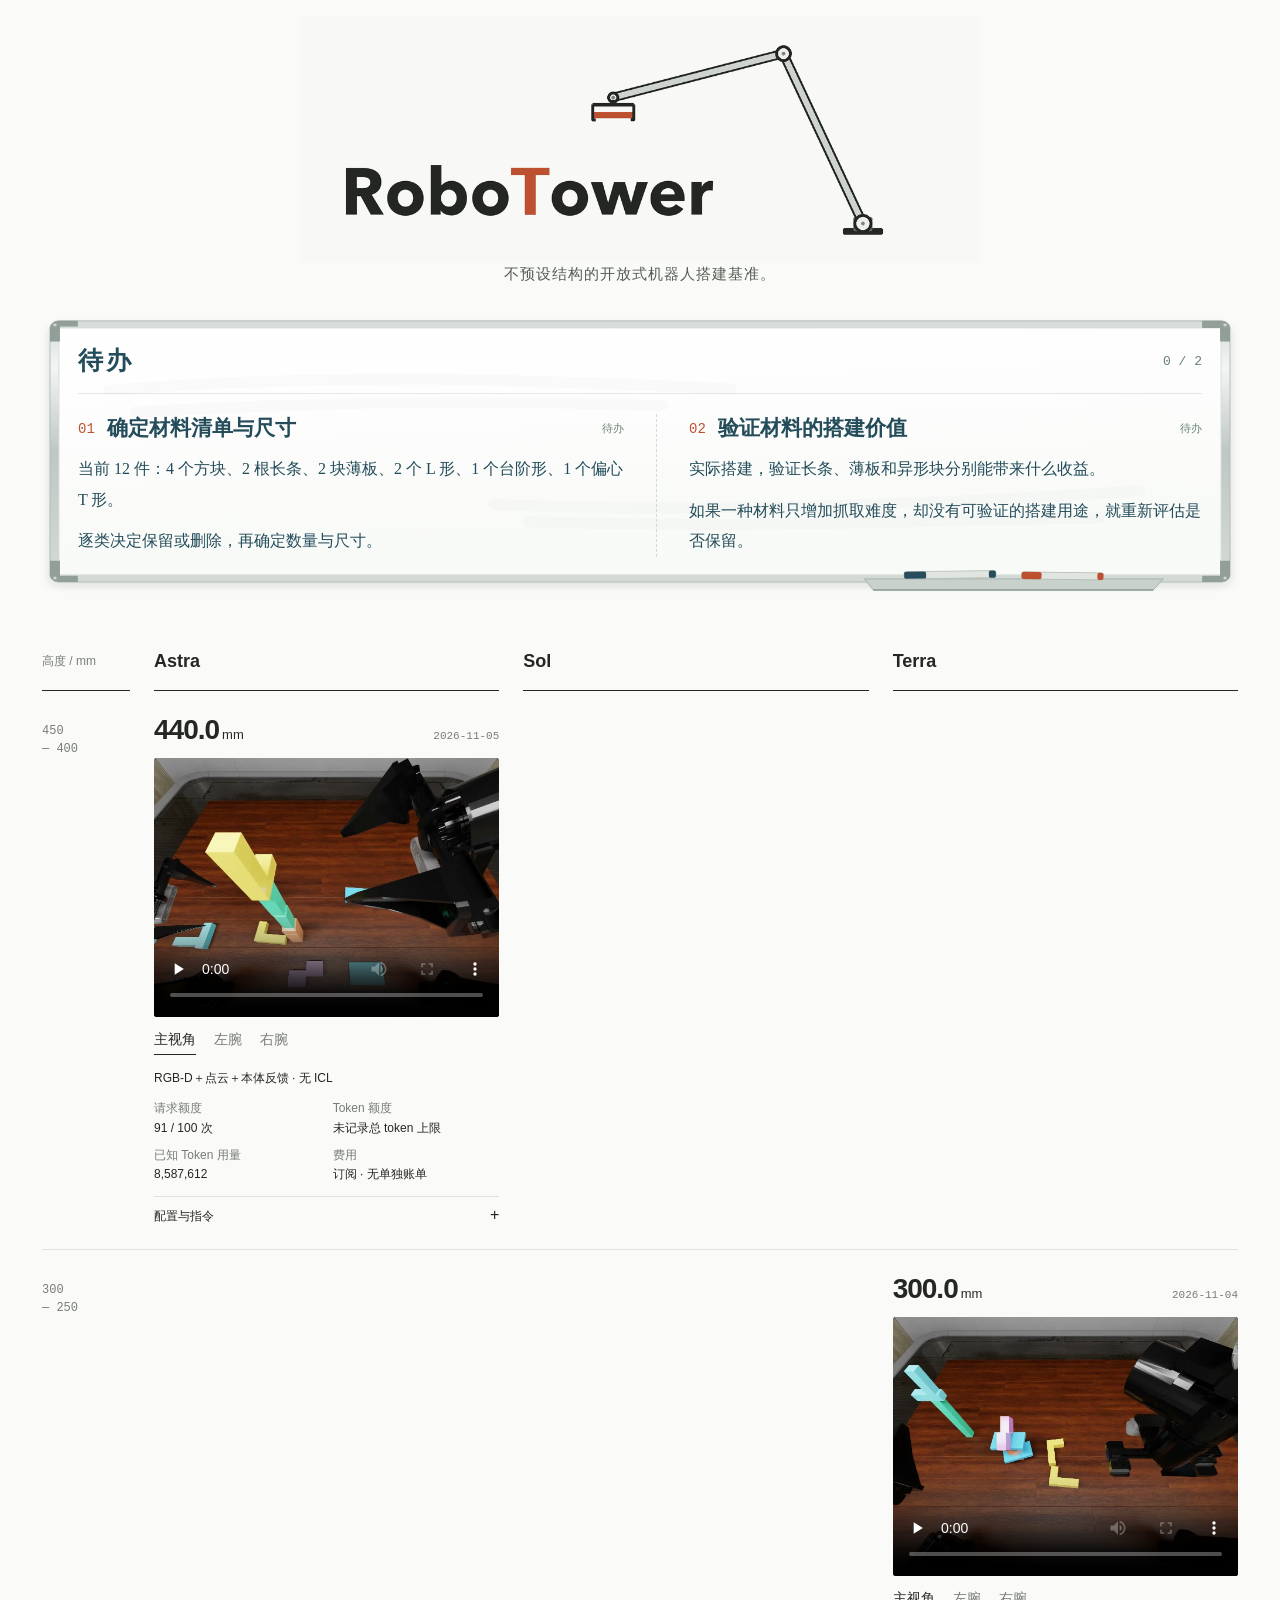
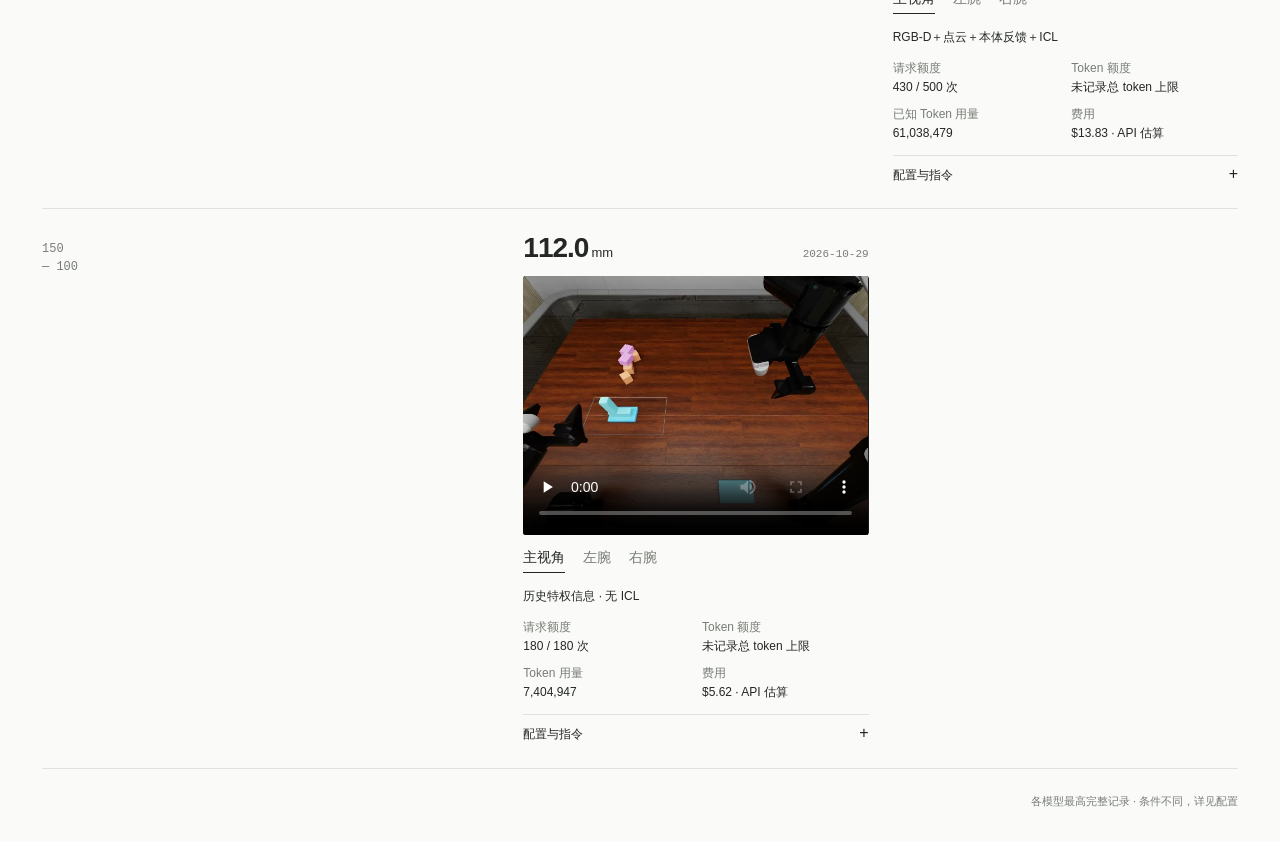
==== robotower/index.html @ 5b467a10 "Update RoboTower public assets (1/10)" ====
<!doctype html>
<html lang="zh-CN">
<head>
  <meta charset="utf-8"><meta name="viewport" content="width=device-width, initial-scale=1">
  <title>RoboTower</title>
  <meta name="description" content="RoboTower · Astra、Sol、Terra 的完整搭建视频与实验配置。">
  <link rel="icon" href="assets/mark.svg" type="image/svg+xml">
  <link rel="stylesheet" href="style.css">
</head>
<body>
  <main>
    <header class="masthead"><h1><picture><source media="(prefers-reduced-motion: reduce)" srcset="assets/robotower-still.png"><img src="assets/robotower.gif" alt="RoboTower — 机械臂搭建字标" width="1160" height="420"></picture></h1><p class="intro">不预设结构的开放式机器人搭建基准。</p></header>
    <section class="whiteboard" aria-labelledby="todo-title">
      <div class="board-heading"><h2 id="todo-title">待办</h2><span>0 / 2</span></div>
      <div class="board-tasks">
        <article class="task"><div class="task-heading"><span class="task-number">01</span><h3>确定材料清单与尺寸</h3><span class="task-status">待办</span></div>
          <p>当前 12 件：4 个方块、2 根长条、2 块薄板、2 个 L 形、1 个台阶形、1 个偏心 T 形。</p>
          <p>逐类决定保留或删除，再确定数量与尺寸。</p>
        </article>
        <article class="task"><div class="task-heading"><span class="task-number">02</span><h3>验证材料的搭建价值</h3><span class="task-status">待办</span></div>
          <p>实际搭建，验证长条、薄板和异形块分别能带来什么收益。</p>
          <p>如果一种材料只增加抓取难度，却没有可验证的搭建用途，就重新评估是否保留。</p>
        </article>
      </div>
    </section>
    <div class="matrix" id="matrix" aria-label="模型与搭建高度视频矩阵"></div>
    <footer>各模型最高完整记录 · 条件不同，详见配置</footer>
  </main>
  <script id="runs" type="application/json">[{"model": "Astra", "model_id": "gpt-6-astra", "effort": "high", "date": "2026-11-05", "height_mm": 439.9798504281441, "status": "主动提交", "steps": 91, "request_budget": 100, "token_budget": "未记录总 token 上限", "tokens": 8587612, "token_scope": "known", "cost_usd": null, "usage_note": "订阅运行；已知完成请求的 token 回执合计。缺失回执及未知失败请求未计入，未分摊订阅费用。", "condition": "RGB-D＋点云＋本体反馈 · 无 ICL", "inputs": "三路注册 RGB-D＋可见深度反投影点云＋理想编码器本体反馈＋预声明标定；桌前运动约束，不提供物体真值或评分反馈。深度为理想仿真传感器，未做真机验证。", "demonstration": "无示范", "instruction": "使用提供的材料自由设计并搭建尽可能高的结构。整张桌面都可用于搭建，没有指定建造区域或目标形状。你自行选择位置、结构、材料、朝向、顺序和修正方式，在双臂离开结构至少 10 mm 后主动提交。只计提交后静置 3 秒中最后 1 秒保持稳定、与桌面相连的独立结构高度。所有材料按同一规则计分，包括留在初始位置的材料。", "system_prompt": "Use only the robot tool to independently construct the tallest hands-off stable structure.\nObserve three registered RGB-D views and depth-derived sparse point clouds.\nDepth gray 0 is invalid; 1..255 linearly maps 0.05..2 metres along optical Z.\nPoint columns are [u,v,x,y,z] in camera optical X-right/Y-down/Z-forward.\nUse each camera's intrinsic_matrix and world_from_optical calibration.\nUse depth_points with camera and up to 32 [u,v] pixels for precise depth/XYZ at\nselected RGB pixels. Invalid depth gives zero XYZ. This costs one request without\nadvancing physics. Sparse overview points need not land on a small object.\nDepth is an ideal simulated RGB-D sensor, with 1 mm quantization; no unseen surfaces.\nEstimate task-object geometry and state from these allowed observations.\nStay in the front-table workspace and joint limits declared in calibration.motion.\nMove is checked for joint travel, speed and workspace over the whole trajectory.\nAct linearly interpolates joint positions at bounded speed; arm velocity targets\nmust be zero. Wait holds measured arm positions and cancels previous motion targets.\nRobot proprioception is ideal encoder feedback; TCP is computed with URDF forward kinematics.\nCommand targets in control_template are not measurements. Native planning uses robot geometry\nand a predeclared fixed table, with no task-object collision map or grasp-success detector.\nNo object poses, material properties, demonstrations, past trajectories or score feedback are supplied.\nThe declared fixed tabletop is z=0.765 m; the planner's approximate table top is z=0.74 m.\nEvery request counts; use state.remaining_budget. There is no reset. Act/wait have at most 250\nphysics ticks; move at most 1000. Submit with your reason before the budget ends.\nChoose your design, corrections and stopping point yourself. After termination stop calling tools.\n", "tool_description": "Operate RoboTower using three registered RGB-D views, depth-derived point clouds and encoder feedback.\nObey calibration.motion workspace, joint travel and speed bounds. Gray depth 0 is\ninvalid, 1..255 maps 0.05..2m. depth_points takes camera and pixels:[[u,v],...]\n(up to 32), returning millimetre-quantized optical XYZ; use world_from_optical.\nrequest.op is depth_points, observe, move, gripper, wait, act or submit. No reset.\nmove: arm left_arm/right_arm, tcp [x,y,z] metres, tilt_degrees/yaw_degrees,\nor orientation_wxyz. gripper: arm and opening 0..1 (0 closes). wait/act:\nphysics_steps 1..250; act also supplies the full control_template. submit: reason.\nThe return value is a JSON string with MCP content blocks. Render it inside code:\nconst r=JSON.parse(await tools.robot_control__robot({request:{op:\"observe\"}}));\nfor(const c of r.content){if(c.type===\"image\") image(c); else text(c.text);}\nAlways render every image block; never print raw JSON/base64. All six RGB/depth images\nare required sensory input. Every request counts; obey state.remaining_budget. Planning uses only the robot\nand fixed table; execution does not assert grasp success. Scores are unavailable.", "intrinsics": "已提供", "extrinsics": "已提供", "planner": "修复后（冻结源码）", "videos": [{"label": "主视角", "src": "media/astra-cam_head-860d02f6ae-web27.mp4", "poster": "media/astra-cam_head-860d02f6ae-web27.jpg", "duration": 104.4}, {"label": "左腕", "src": "media/astra-cam_left_wrist-cf845f3213-web27.mp4", "poster": "media/astra-cam_left_wrist-cf845f3213-web27.jpg", "duration": 104.4}, {"label": "右腕", "src": "media/astra-cam_right_wrist-713cd66e1c-web27.mp4", "poster": "media/astra-cam_right_wrist-713cd66e1c-web27.jpg", "duration": 104.4}]}, {"model": "Sol", "model_id": "gpt-6.1-sol", "effort": "high", "date": "2026-10-29", "height_mm": 111.99943433608617, "status": "主动提交", "steps": 180, "request_budget": 180, "token_budget": "未记录总 token 上限", "tokens": 7404947, "token_scope": "total", "cost_usd": 5.623603600000002, "usage_note": "API token 单价核算（非账单）", "condition": "历史特权信息 · 无 ICL", "inputs": "三路 RGB＋机器人状态＋物体真实位姿、尺寸。另提供实体几何、质量、质心、惯量等特权信息。", "demonstration": "无示范", "instruction": "使用提供的材料自由设计并搭建尽可能高、离手后稳定的结构。总预算为180次请求，观察、失败、修正、等待和提交均计入；每次回复提供剩余次数。你可以自行选择材料、朝向、顺序、恢复和提交时机。没有重置、没有追加预算。提交前双臂应离结构至少10毫米；预算耗尽会按当时现场评价，并单独记录为budget_exhausted。", "system_prompt": "You control RoboTower development asymmetric v3 using only the robot tool.\nBuild the tallest independently standing stable structure inside the build rectangle.\nBegin by observing. Choose materials, orientations, construction order, correction,\nand stopping point autonomously using physical feedback and all three camera images.\nInventory: 4 cubes (35x35x35 mm), 2 bars (100x25x25 mm), 2 plates (100x60x12 mm),\n1 L shape (ell), 1 offset step (step), and 1 eccentric T (tee).\nAll are free rigid bodies. Actual constituent solid boxes, poses, mass, COM and inertia\nare supplied in observations. Bounding envelopes are not filled solid where cavities exist.\nOrigins are bottom centres of local bounding boxes. Noncubes start flat.\nYou have EXACTLY 180 robot requests total. EVERY call costs one, including observe,\nfailed planning, invalid input, gripper, correction, wait and submit. Each reply supplies\ncurrent observation, used requests and remaining budget. No reset or extra recovery budget.\nAct/wait are at most 250 physics ticks, gripper 250, move at most 1000.\nValid submit on request 180 takes precedence; otherwise that request terminates as\nbudget_exhausted and scores the existing scene. Plan, recover and stop within this limit.\nNo examples, earlier trajectories, strategies or previous trial outcomes are supplied.\nNative motion planning is an actuator, not a task planner.\nRetreat all robot collision geometry at least 10 mm from every structure piece before\nsubmitting. The evaluator holds current joint targets for 3 seconds and scores the minimum\neligible height during the final stable second. Entire component must be in the build zone,\nconnected to the tabletop, with corner motion at most 2 mm. No material-use/complexity bonus.\nA surviving lower structure can retain credit. Inventory outside the zone does not count.\nChoose your strategy and stopping point without asking a human. Give brief Chinese progress\nnotes about your intended actions and observed outcomes when useful.\nAfter submitted or budget_exhausted, stop calling tools. Final text alone is not submission.\n", "tool_description": "Control RoboTower development asymmetric v3. Start with {op:observe}. Every reply gives three RGB images, material poses/dimensions, robot state and control_template. World units are metres. move: {op:move,arm:left_arm|right_arm,tcp:[x,y,z],tilt_degrees:0,yaw_degrees:0}; TCP is finger grasp centre, default tilt 0 points down, positive tilt leans toward +Y, yaw rotates world Z; alternatively orientation_wxyz. Native cuRobo executes motion holding gripper opening. Planning failure does not move/reset objects. gripper: {op:gripper,arm:left_arm|right_arm,opening:0..1}, 0 closed, 1 open. wait: {op:wait,physics_steps:1..250}. act: {op:act,control:complete control_template,physics_steps:1..250}. observe changes no physics. submit: {op:submit,reason:nonempty text} evaluates and ends. Exactly 180 total requests; every observation, failed request, correction and submit counts. No reset. Every response includes remaining_budget. At request 180 a valid submit wins, otherwise budget_exhausted evaluates and ends. Choose construction and submission yourself.", "intrinsics": "未提供（已核对回复）", "extrinsics": "未提供（已核对回复）", "planner": "版本未核实", "videos": [{"label": "主视角", "src": "media/sol-cam_head-13a0508307-web27.mp4", "poster": "media/sol-cam_head-13a0508307-web27.jpg", "duration": 193.6}, {"label": "左腕", "src": "media/sol-cam_left_wrist-d59acdea08-web27.mp4", "poster": "media/sol-cam_left_wrist-d59acdea08-web27.jpg", "duration": 193.6}, {"label": "右腕", "src": "media/sol-cam_right_wrist-0f203974d8-web27.mp4", "poster": "media/sol-cam_right_wrist-0f203974d8-web27.jpg", "duration": 193.6}]}, {"model": "Terra", "model_id": "gpt-6.1-terra", "effort": "high", "date": "2026-11-04", "height_mm": 299.9924043578791, "status": "主动提交", "steps": 430, "request_budget": 500, "token_budget": "未记录总 token 上限", "tokens": 61038479, "token_scope": "known", "cost_usd": 13.834598800000006, "usage_note": "API 60,559,933 token ＋订阅已知 478,546 token。缺失回执及未知失败请求未计入，未分摊订阅费用。API token 单价核算（非账单）；本实验另有 $6.948308 未知费用预留，不是已确认支出", "condition": "RGB-D＋点云＋本体反馈＋ICL", "inputs": "三路注册 RGB-D＋可见深度反投影点云＋理想编码器本体反馈＋预声明标定；桌前运动约束，不提供物体真值或评分反馈。深度为理想仿真传感器，未做真机验证。 双臂 RGB/本体反馈 ICL：24 组观测＋150 张视频采样帧（2 Hz）；历史示范为 RGB-only，当前运动限制仍生效。", "demonstration": "双臂 RGB/本体反馈 ICL：24 组观测＋150 张视频采样帧（2 Hz）", "instruction": "使用提供的材料自由设计并搭建尽可能高的结构。整张桌面都可用于搭建，没有指定建造区域或目标形状。你自行选择位置、结构、材料、朝向、顺序和修正方式，在双臂离开结构至少 10 mm 后主动提交。只计提交后静置 3 秒中最后 1 秒保持稳定、与桌面相连的独立结构高度。所有材料按同一规则计分，包括留在初始位置的材料。", "system_prompt": "Use only the robot tool to independently construct the tallest hands-off stable structure.\nObserve three registered RGB-D views and depth-derived sparse point clouds.\nDepth gray 0 is invalid; 1..255 linearly maps 0.05..2 metres along optical Z.\nPoint columns are [u,v,x,y,z] in camera optical X-right/Y-down/Z-forward.\nUse each camera's intrinsic_matrix and world_from_optical calibration.\nUse depth_points with camera and up to 32 [u,v] pixels for precise depth/XYZ at\nselected RGB pixels. Invalid depth gives zero XYZ. This costs one request without\nadvancing physics. Sparse overview points need not land on a small object.\nDepth is an ideal simulated RGB-D sensor, with 1 mm quantization; no unseen surfaces.\nEstimate task-object geometry and state from these allowed observations.\nStay in the front-table workspace and joint limits declared in calibration.motion.\nMove is checked for joint travel, speed and workspace over the whole trajectory.\nAct linearly interpolates joint positions at bounded speed; arm velocity targets\nmust be zero. Wait holds measured arm positions and cancels previous motion targets.\nRobot proprioception is ideal encoder feedback; TCP is computed with URDF forward kinematics.\nCommand targets in control_template are not measurements. Native planning uses robot geometry\nand a predeclared fixed table, with no task-object collision map or grasp-success detector.\nNo object truth, material properties or score feedback are supplied. One declared RGB/proprio construction demonstration is provided as prior experience.\nThe declared fixed tabletop is z=0.765 m; the planner's approximate table top is z=0.74 m.\nEvery request counts; use state.remaining_budget. There is no reset. Act/wait have at most 250\nphysics ticks; move at most 1000. Submit with your reason before the budget ends.\nChoose your design, corrections and stopping point yourself. After termination stop calling tools.\n", "tool_description": "Control RoboTower using three registered RGB-D views, depth-derived sparse\npoint clouds, camera calibration and encoder-derived robot state. Gray depth:\n0 invalid, 1..255 linearly maps 0.05..2m. Point columns are [u,v,x,y,z], camera\noptical X-right/Y-down/Z-forward; transform with world_from_optical. Obey the\nfront-table workspace and joint limits in calibration.motion.\nUse observe, depth_points, move, gripper, wait, act or submit; no reset.\ndepth_points takes camera and pixels:[[u,v],...] (up to 32) to read millimetre-\nquantized depth as camera XYZ at selected RGB pixels; zero XYZ means invalid.\nEvery request counts\nagainst state.remaining_budget. move takes arm, tcp metres and tilt_degrees/yaw_degrees\nor orientation_wxyz; default tilt points down and positive tilt leans toward +Y.\nThe TCP offset is the declared robot calibration. gripper opening is 0..1.\nact uses the full control_template. wait/act allow 1..250 physics_steps.\nsubmit requires a nonempty reason. Planning uses robot geometry and a fixed table,\nwithout task-object truth. Executed means commanded motion, not successful grasp.\nScores and task-object pose, dimensions and dynamics are unavailable.", "intrinsics": "已提供", "extrinsics": "已提供", "planner": "修复后（冻结源码）", "videos": [{"label": "主视角", "src": "media/terra-cam_head-eda3dbf7d8-web27.mp4", "poster": "media/terra-cam_head-eda3dbf7d8-web27.jpg", "duration": 458.92}, {"label": "左腕", "src": "media/terra-cam_left_wrist-6c456c9fde-web27.mp4", "poster": "media/terra-cam_left_wrist-6c456c9fde-web27.jpg", "duration": 458.92}, {"label": "右腕", "src": "media/terra-cam_right_wrist-13dad8d2cc-web27.mp4", "poster": "media/terra-cam_right_wrist-13dad8d2cc-web27.jpg", "duration": 458.92}]}]</script>
  <script src="app.js"></script>
</body>
</html>
---- robotower/style.css ----
:root{color-scheme:light;--ink:#242724;--muted:#777c76;--line:#e0e3dc;--paper:#fafbf8;--accent:#bd502f}
*{box-sizing:border-box}body{margin:0;background:var(--paper);color:var(--ink);font:14px/1.55 -apple-system,BlinkMacSystemFont,"Segoe UI",sans-serif}main{max-width:1440px;margin:auto;padding:0 42px 32px}.masthead{height:300px;display:flex;align-items:center;justify-content:center}h1{margin:0}h1 img{width:680px;max-width:88vw;height:auto;display:block}.matrix{display:grid;grid-template-columns:88px repeat(3,minmax(0,1fr));column-gap:24px}.colhead{position:sticky;top:0;z-index:2;background:var(--paper);padding:15px 0;border-bottom:1px solid var(--ink);font-size:18px;font-weight:600}.axishead{font-size:12px;font-weight:400;color:var(--muted);display:flex;align-items:center}.band{display:grid;grid-template-columns:subgrid;grid-column:1/-1;border-bottom:1px solid var(--line);padding:24px 0;min-height:100px}.tick{font:12px/1.5 ui-monospace,SFMono-Regular,monospace;color:var(--muted);padding-top:7px}.card{min-width:0;align-self:start}.cardtop{display:flex;align-items:baseline;gap:10px;margin-bottom:12px}.height{font-size:28px;line-height:1.1;letter-spacing:-1px;font-weight:600}.height small{font-size:13px;font-weight:400;letter-spacing:0;margin-left:3px}.mobile-model{display:none}.date{margin-left:auto;font:11px ui-monospace,SFMono-Regular,monospace;color:var(--muted)}.screen{background:#171a18;aspect-ratio:4/3;overflow:hidden;border-radius:3px}video{display:block;width:100%;height:100%;object-fit:contain}.views{display:flex;gap:18px;margin:9px 0 14px}button{font:inherit;color:var(--muted);cursor:pointer;border:0;background:transparent;padding:3px 0;border-bottom:1px solid transparent}button[aria-pressed=true]{color:var(--ink);border-bottom-color:var(--ink)}button:focus-visible,summary:focus-visible{outline:2px solid var(--accent);outline-offset:4px}.condition{font-size:12px;margin:0 0 12px}.metrics{display:grid;grid-template-columns:1fr 1fr;gap:8px 12px;margin:0 0 12px;font-size:12px}.metrics div{display:flex;flex-direction:column}.metrics dt{color:var(--muted)}.metrics dd{margin:1px 0 0;font-variant-numeric:tabular-nums}details{border-top:1px solid var(--line);padding-top:10px}summary{cursor:pointer;font-size:12px;list-style:none;display:flex;justify-content:space-between}summary::after{content:'+';font-size:16px;line-height:1}details[open]>summary::after{content:'−'}.configuration{font-size:12px;padding-top:12px;overflow-wrap:anywhere}.configuration dl{margin:0}.configuration dt{color:var(--muted);margin-top:12px}.configuration dd{margin:3px 0 0}.configuration pre{white-space:pre-wrap;font:11px/1.6 ui-monospace,SFMono-Regular,monospace;background:#f0f2ec;padding:12px;margin:10px 0 0;max-height:320px;overflow:auto}.configuration details{margin-top:14px}footer{font-size:11px;color:var(--muted);padding-top:24px;text-align:right}
@media(min-width:1450px){main{max-width:1490px}.screen{aspect-ratio:16/11}}
@media(max-width:900px){main{padding:0 20px 24px}.matrix{column-gap:15px;grid-template-columns:62px repeat(3,minmax(0,1fr))}.date{display:none}.height{font-size:23px}.metrics{grid-template-columns:1fr}.views{gap:10px;font-size:12px}.masthead{height:245px}}
@media(max-width:640px){main{max-width:460px;padding:0 22px 28px}.masthead{height:175px}h1 img{width:400px}.matrix,.band{display:block}.colhead,.tick{display:none}.band{padding:0;border:0}.card{margin-bottom:36px;border-bottom:1px solid var(--line);padding-bottom:20px}.mobile-model{display:inline;font-size:18px;font-weight:600;margin-right:auto}.height{font-size:27px}.date{display:none}.cardtop{gap:15px}.metrics{grid-template-columns:1fr 1fr}.views{font-size:13px;gap:24px}.screen{aspect-ratio:4/3}footer{padding-top:0;text-align:left}}
 .masthead{height:auto;min-height:310px;flex-direction:column;padding:16px 0 30px}.intro{font-size:15px;color:#535d53;margin:0;text-align:center;letter-spacing:1px}.whiteboard{margin:0 0 34px;padding:30px 36px 42px;background:url("assets/whiteboard.svg") center/100% 100% no-repeat;color:#244c5a}.board-heading{display:flex;align-items:center;justify-content:space-between;padding-bottom:15px;border-bottom:1px solid #819b9938}.board-heading h2{font:600 25px/1.3 "Kaiti SC","STKaiti","KaiTi",serif;letter-spacing:3px;margin:0;display:inline-block}.board-heading>span{font:13px ui-monospace,SFMono-Regular,monospace;color:#698076}.board-tasks{display:grid;grid-template-columns:1fr 1fr;gap:32px;padding-top:20px}.task+.task{border-left:1px dashed #819b9955;padding-left:32px}.task-heading{display:flex;align-items:center;gap:12px}.task-number{font:14px ui-monospace,SFMono-Regular,monospace;color:var(--accent)}.task h3{margin:0;font:600 21px/1.4 "Kaiti SC","STKaiti","KaiTi",serif}.task-status{font-size:11px;color:#698076;margin-left:auto;white-space:nowrap}.task p{font:16px/1.9 "Kaiti SC","STKaiti","KaiTi",serif;margin:11px 0 0}.task p:last-child{color:#244c5a}
@media(max-width:640px){.masthead{min-height:0;padding:10px 0 25px}.intro{font-size:12px;letter-spacing:0}.whiteboard{padding:25px 23px 40px;margin-bottom:25px}.board-tasks{grid-template-columns:1fr;gap:20px;padding-top:18px}.task+.task{border-left:0;border-top:1px dashed #819b9955;padding:18px 0 0}.board-heading h2{font-size:22px}.task h3{font-size:18px}.task-heading{gap:8px}.task p{font-size:14px}}
@media(prefers-reduced-motion:no-preference){button{transition:color .15s}}
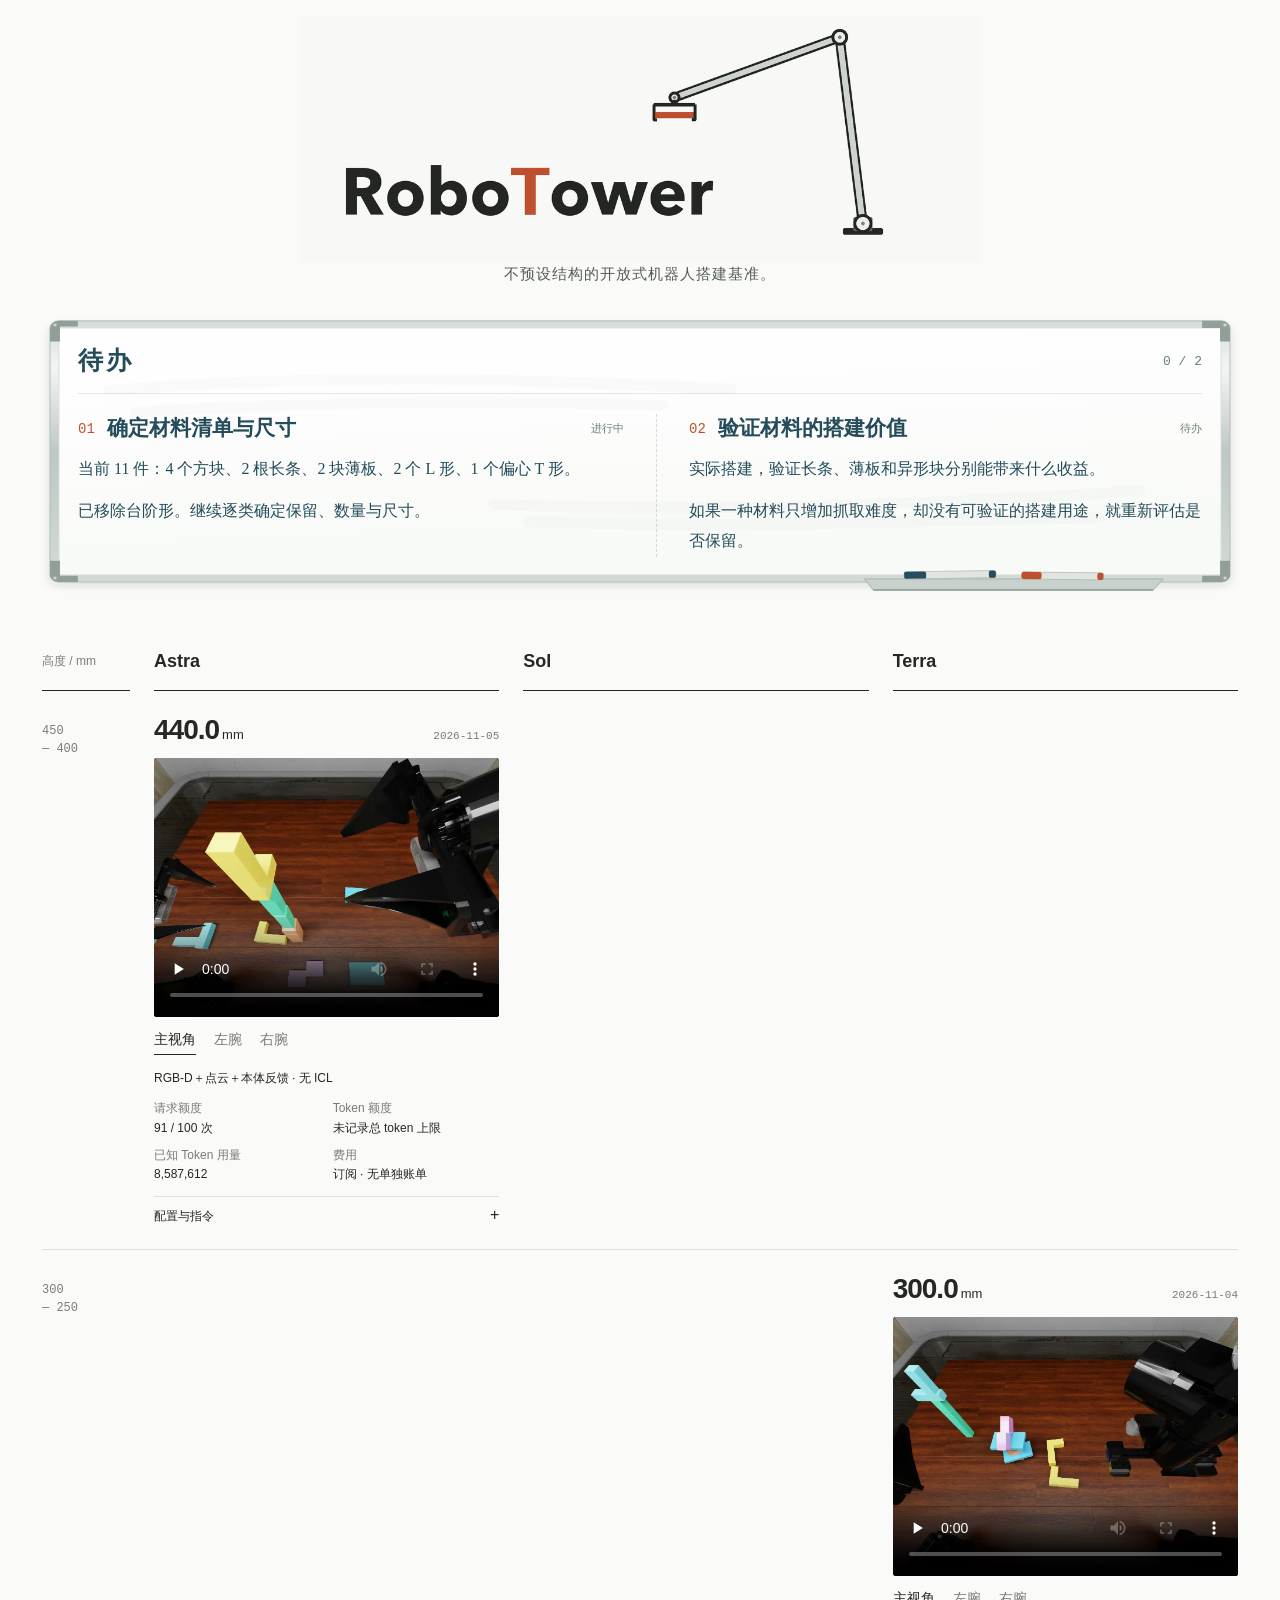
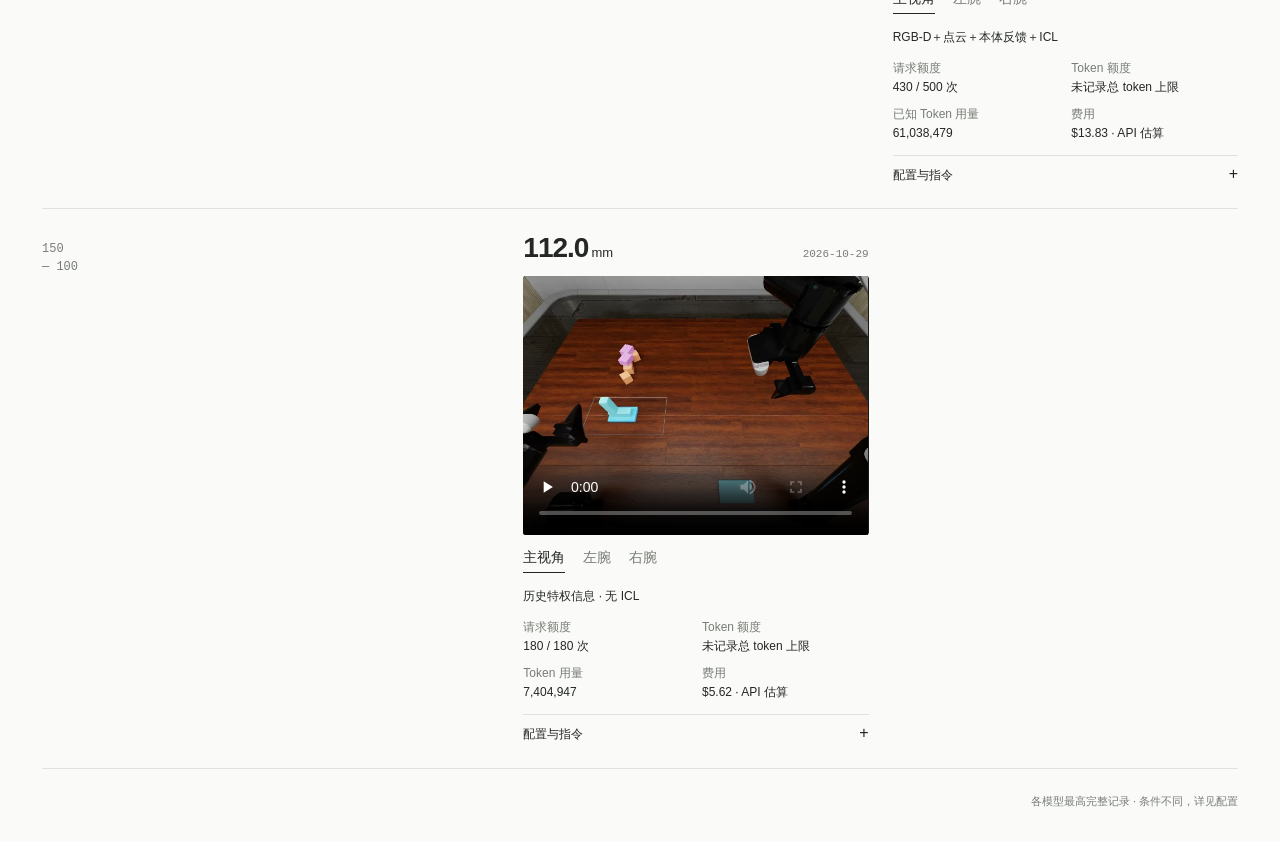
==== commit b585a3fe: "Update RoboTower public assets (1/10)" ====
--- a/robotower/index.html
+++ b/robotower/index.html
@@ -13,9 +13,9 @@
     <section class="whiteboard" aria-labelledby="todo-title">
       <div class="board-heading"><h2 id="todo-title">待办</h2><span>0 / 2</span></div>
       <div class="board-tasks">
-        <article class="task"><div class="task-heading"><span class="task-number">01</span><h3>确定材料清单与尺寸</h3><span class="task-status">待办</span></div>
-          <p>当前 12 件：4 个方块、2 根长条、2 块薄板、2 个 L 形、1 个台阶形、1 个偏心 T 形。</p>
-          <p>逐类决定保留或删除，再确定数量与尺寸。</p>
+        <article class="task"><div class="task-heading"><span class="task-number">01</span><h3>确定材料清单与尺寸</h3><span class="task-status">进行中</span></div>
+          <p>当前 11 件：4 个方块、2 根长条、2 块薄板、2 个 L 形、1 个偏心 T 形。</p>
+          <p>已移除台阶形。继续逐类确定保留、数量与尺寸。</p>
         </article>
         <article class="task"><div class="task-heading"><span class="task-number">02</span><h3>验证材料的搭建价值</h3><span class="task-status">待办</span></div>
           <p>实际搭建，验证长条、薄板和异形块分别能带来什么收益。</p>
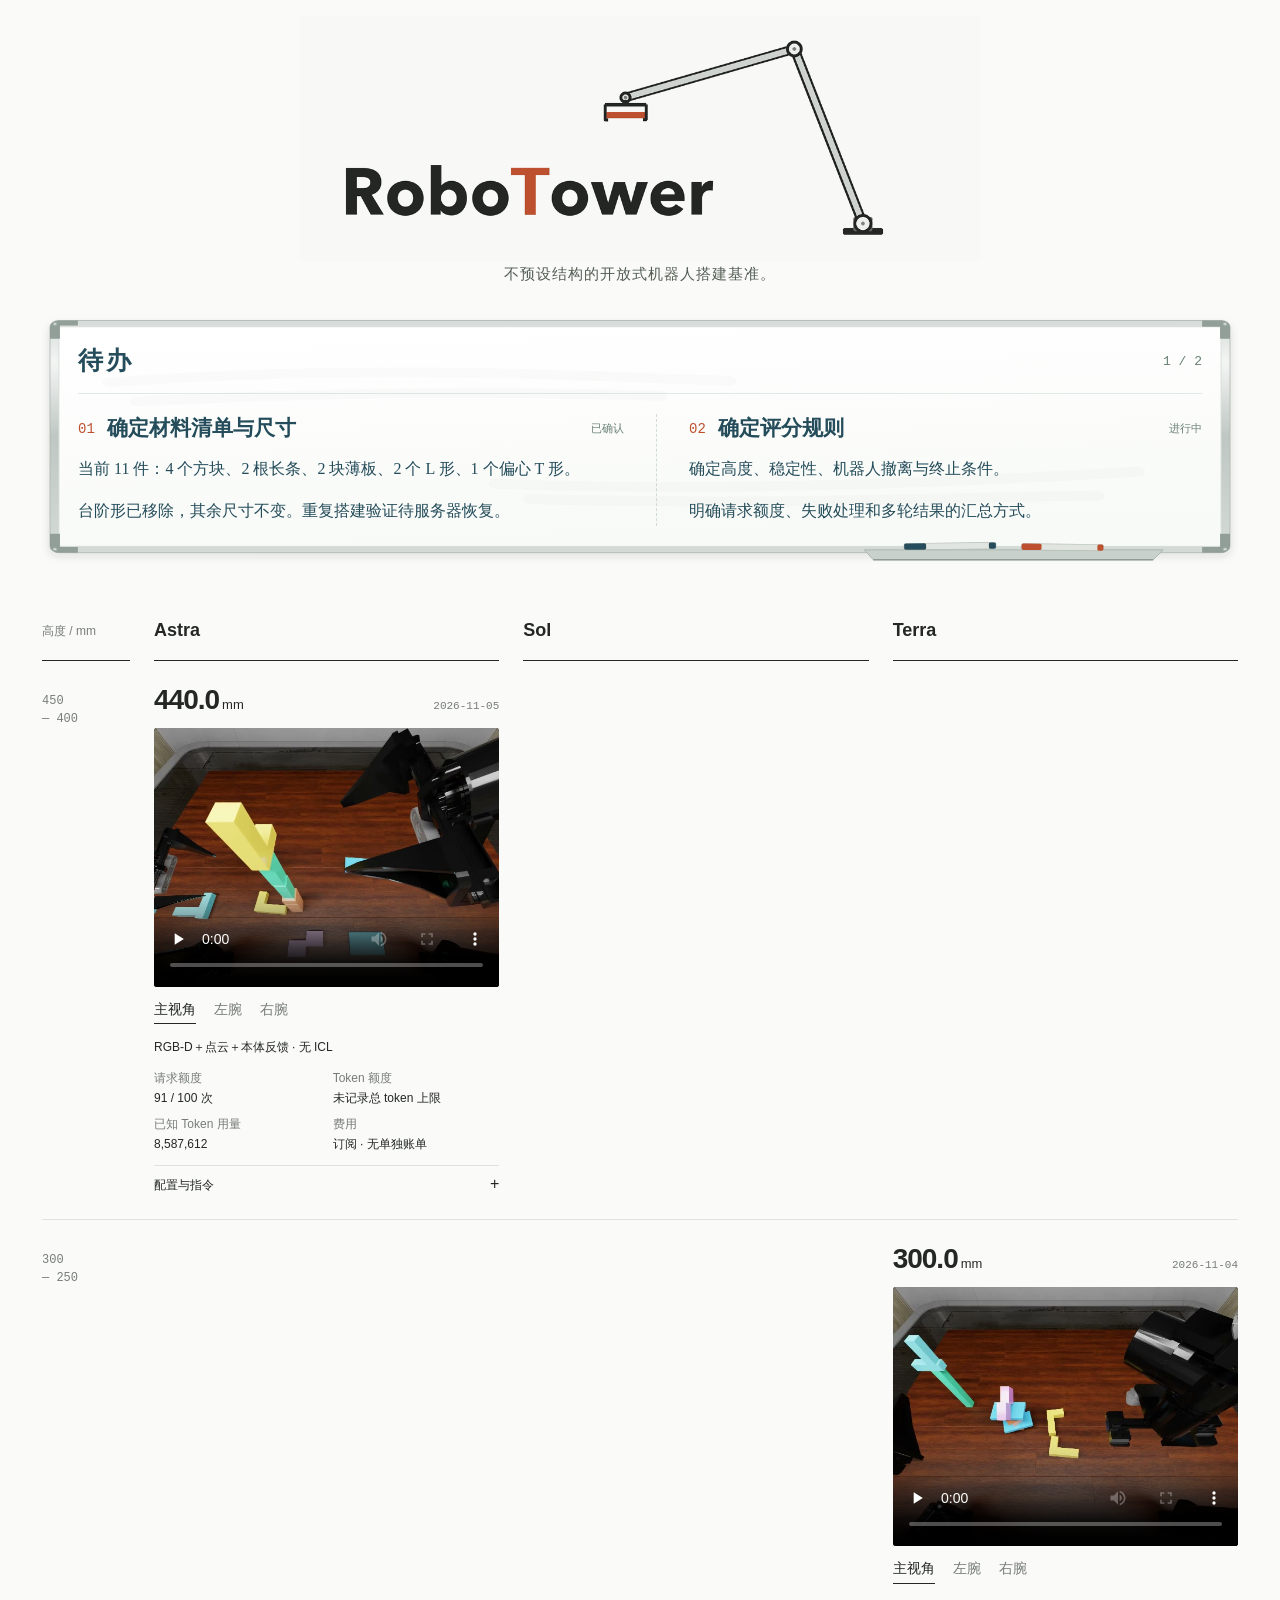
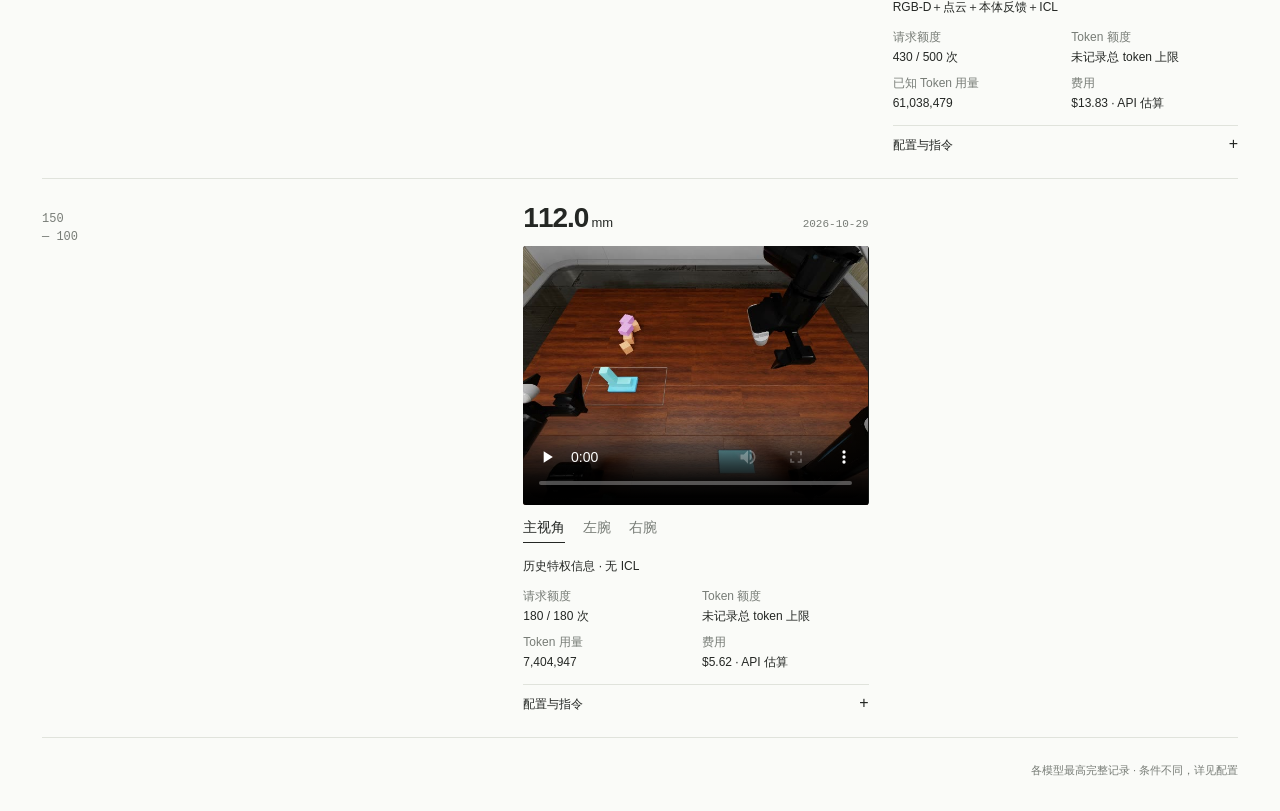
==== commit 05b06ca9: "Update RoboTower whiteboard for scoring discussion" ====
--- a/robotower/index.html
+++ b/robotower/index.html
@@ -11,15 +11,15 @@
   <main>
     <header class="masthead"><h1><picture><source media="(prefers-reduced-motion: reduce)" srcset="assets/robotower-still.png"><img src="assets/robotower.gif" alt="RoboTower — 机械臂搭建字标" width="1160" height="420"></picture></h1><p class="intro">不预设结构的开放式机器人搭建基准。</p></header>
     <section class="whiteboard" aria-labelledby="todo-title">
-      <div class="board-heading"><h2 id="todo-title">待办</h2><span>0 / 2</span></div>
+      <div class="board-heading"><h2 id="todo-title">待办</h2><span>1 / 2</span></div>
       <div class="board-tasks">
-        <article class="task"><div class="task-heading"><span class="task-number">01</span><h3>确定材料清单与尺寸</h3><span class="task-status">进行中</span></div>
+        <article class="task"><div class="task-heading"><span class="task-number">01</span><h3>确定材料清单与尺寸</h3><span class="task-status">已确认</span></div>
           <p>当前 11 件：4 个方块、2 根长条、2 块薄板、2 个 L 形、1 个偏心 T 形。</p>
-          <p>已移除台阶形。继续逐类确定保留、数量与尺寸。</p>
+          <p>台阶形已移除，其余尺寸不变。重复搭建验证待服务器恢复。</p>
         </article>
-        <article class="task"><div class="task-heading"><span class="task-number">02</span><h3>验证材料的搭建价值</h3><span class="task-status">待办</span></div>
-          <p>实际搭建，验证长条、薄板和异形块分别能带来什么收益。</p>
-          <p>如果一种材料只增加抓取难度，却没有可验证的搭建用途，就重新评估是否保留。</p>
+        <article class="task"><div class="task-heading"><span class="task-number">02</span><h3>确定评分规则</h3><span class="task-status">进行中</span></div>
+          <p>确定高度、稳定性、机器人撤离与终止条件。</p>
+          <p>明确请求额度、失败处理和多轮结果的汇总方式。</p>
         </article>
       </div>
     </section>
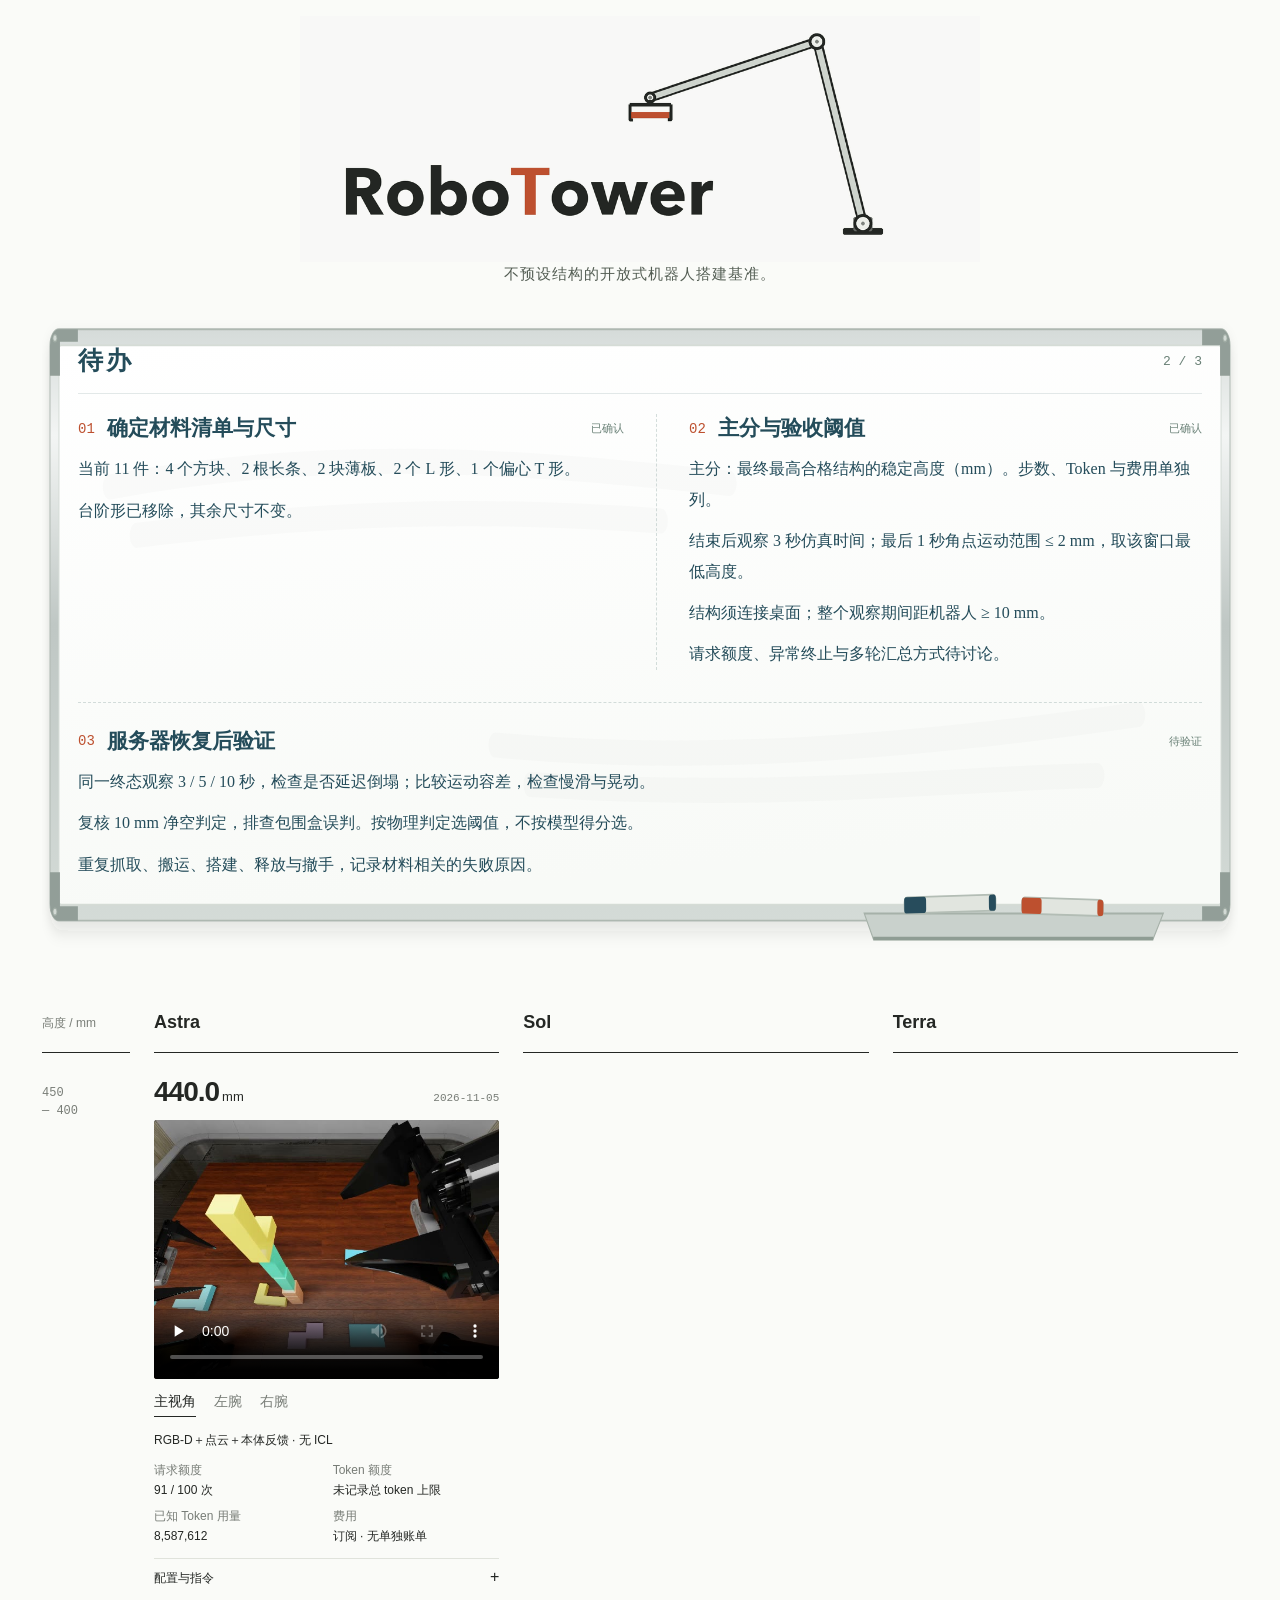
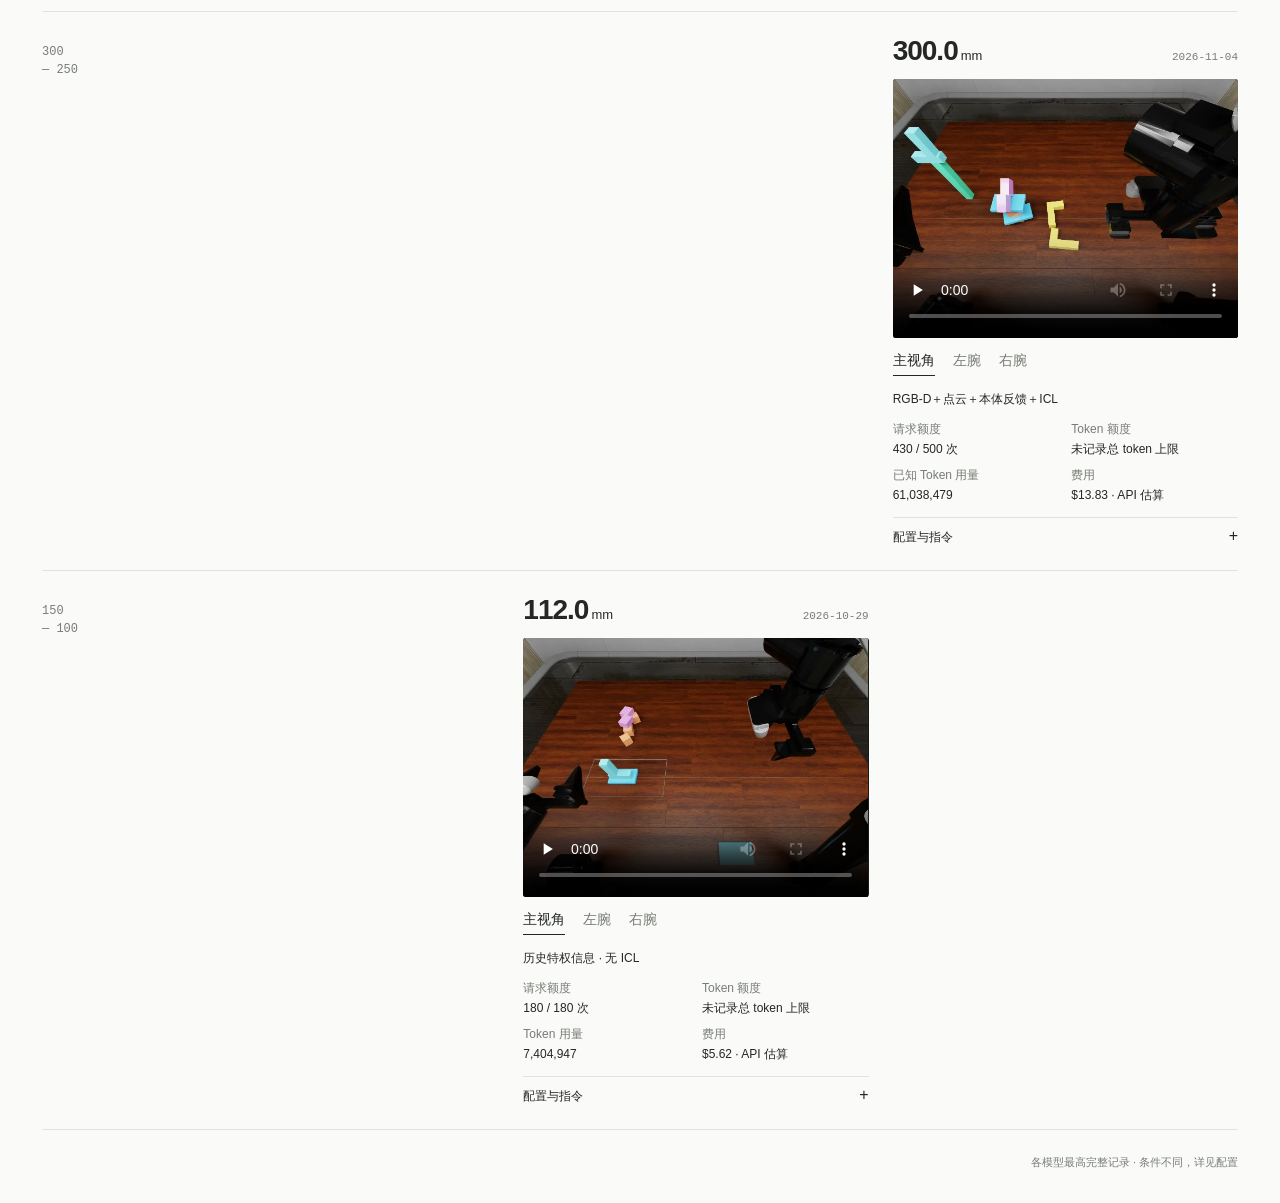
==== commit 50a52a78: "Record agreed scoring and post-maintenance validation on whiteboard" ====
--- a/robotower/index.html
+++ b/robotower/index.html
@@ -5,21 +5,28 @@
   <title>RoboTower</title>
   <meta name="description" content="RoboTower · Astra、Sol、Terra 的完整搭建视频与实验配置。">
   <link rel="icon" href="assets/mark.svg" type="image/svg+xml">
-  <link rel="stylesheet" href="style.css">
+  <link rel="stylesheet" href="style.css?v=20261107-board2">
 </head>
 <body>
   <main>
     <header class="masthead"><h1><picture><source media="(prefers-reduced-motion: reduce)" srcset="assets/robotower-still.png"><img src="assets/robotower.gif" alt="RoboTower — 机械臂搭建字标" width="1160" height="420"></picture></h1><p class="intro">不预设结构的开放式机器人搭建基准。</p></header>
     <section class="whiteboard" aria-labelledby="todo-title">
-      <div class="board-heading"><h2 id="todo-title">待办</h2><span>1 / 2</span></div>
+      <div class="board-heading"><h2 id="todo-title">待办</h2><span>2 / 3</span></div>
       <div class="board-tasks">
         <article class="task"><div class="task-heading"><span class="task-number">01</span><h3>确定材料清单与尺寸</h3><span class="task-status">已确认</span></div>
           <p>当前 11 件：4 个方块、2 根长条、2 块薄板、2 个 L 形、1 个偏心 T 形。</p>
-          <p>台阶形已移除，其余尺寸不变。重复搭建验证待服务器恢复。</p>
+          <p>台阶形已移除，其余尺寸不变。</p>
         </article>
-        <article class="task"><div class="task-heading"><span class="task-number">02</span><h3>确定评分规则</h3><span class="task-status">进行中</span></div>
-          <p>确定高度、稳定性、机器人撤离与终止条件。</p>
-          <p>明确请求额度、失败处理和多轮结果的汇总方式。</p>
+        <article class="task"><div class="task-heading"><span class="task-number">02</span><h3>主分与验收阈值</h3><span class="task-status">已确认</span></div>
+          <p>主分：最终最高合格结构的稳定高度（mm）。步数、Token 与费用单独列。</p>
+          <p>结束后观察 3 秒仿真时间；最后 1 秒角点运动范围 ≤ 2 mm，取该窗口最低高度。</p>
+          <p>结构须连接桌面；整个观察期间距机器人 ≥ 10 mm。</p>
+          <p>请求额度、异常终止与多轮汇总方式待讨论。</p>
+        </article>
+        <article class="task task-wide"><div class="task-heading"><span class="task-number">03</span><h3>服务器恢复后验证</h3><span class="task-status">待验证</span></div>
+          <p>同一终态观察 3 / 5 / 10 秒，检查是否延迟倒塌；比较运动容差，检查慢滑与晃动。</p>
+          <p>复核 10 mm 净空判定，排查包围盒误判。按物理判定选阈值，不按模型得分选。</p>
+          <p>重复抓取、搬运、搭建、释放与撤手，记录材料相关的失败原因。</p>
         </article>
       </div>
     </section>
--- a/robotower/style.css
+++ b/robotower/style.css
@@ -3,6 +3,7 @@
 @media(min-width:1450px){main{max-width:1490px}.screen{aspect-ratio:16/11}}
 @media(max-width:900px){main{padding:0 20px 24px}.matrix{column-gap:15px;grid-template-columns:62px repeat(3,minmax(0,1fr))}.date{display:none}.height{font-size:23px}.metrics{grid-template-columns:1fr}.views{gap:10px;font-size:12px}.masthead{height:245px}}
 @media(max-width:640px){main{max-width:460px;padding:0 22px 28px}.masthead{height:175px}h1 img{width:400px}.matrix,.band{display:block}.colhead,.tick{display:none}.band{padding:0;border:0}.card{margin-bottom:36px;border-bottom:1px solid var(--line);padding-bottom:20px}.mobile-model{display:inline;font-size:18px;font-weight:600;margin-right:auto}.height{font-size:27px}.date{display:none}.cardtop{gap:15px}.metrics{grid-template-columns:1fr 1fr}.views{font-size:13px;gap:24px}.screen{aspect-ratio:4/3}footer{padding-top:0;text-align:left}}
- .masthead{height:auto;min-height:310px;flex-direction:column;padding:16px 0 30px}.intro{font-size:15px;color:#535d53;margin:0;text-align:center;letter-spacing:1px}.whiteboard{margin:0 0 34px;padding:30px 36px 42px;background:url("assets/whiteboard.svg") center/100% 100% no-repeat;color:#244c5a}.board-heading{display:flex;align-items:center;justify-content:space-between;padding-bottom:15px;border-bottom:1px solid #819b9938}.board-heading h2{font:600 25px/1.3 "Kaiti SC","STKaiti","KaiTi",serif;letter-spacing:3px;margin:0;display:inline-block}.board-heading>span{font:13px ui-monospace,SFMono-Regular,monospace;color:#698076}.board-tasks{display:grid;grid-template-columns:1fr 1fr;gap:32px;padding-top:20px}.task+.task{border-left:1px dashed #819b9955;padding-left:32px}.task-heading{display:flex;align-items:center;gap:12px}.task-number{font:14px ui-monospace,SFMono-Regular,monospace;color:var(--accent)}.task h3{margin:0;font:600 21px/1.4 "Kaiti SC","STKaiti","KaiTi",serif}.task-status{font-size:11px;color:#698076;margin-left:auto;white-space:nowrap}.task p{font:16px/1.9 "Kaiti SC","STKaiti","KaiTi",serif;margin:11px 0 0}.task p:last-child{color:#244c5a}
-@media(max-width:640px){.masthead{min-height:0;padding:10px 0 25px}.intro{font-size:12px;letter-spacing:0}.whiteboard{padding:25px 23px 40px;margin-bottom:25px}.board-tasks{grid-template-columns:1fr;gap:20px;padding-top:18px}.task+.task{border-left:0;border-top:1px dashed #819b9955;padding:18px 0 0}.board-heading h2{font-size:22px}.task h3{font-size:18px}.task-heading{gap:8px}.task p{font-size:14px}}
+ .masthead{height:auto;min-height:310px;flex-direction:column;padding:16px 0 30px}.intro{font-size:15px;color:#535d53;margin:0;text-align:center;letter-spacing:1px}.whiteboard{margin:0 0 34px;padding:30px 36px 80px;background:url("assets/whiteboard.svg") center/100% 100% no-repeat;color:#244c5a}.board-heading{display:flex;align-items:center;justify-content:space-between;padding-bottom:15px;border-bottom:1px solid #819b9938}.board-heading h2{font:600 25px/1.3 "Kaiti SC","STKaiti","KaiTi",serif;letter-spacing:3px;margin:0;display:inline-block}.board-heading>span{font:13px ui-monospace,SFMono-Regular,monospace;color:#698076}.board-tasks{display:grid;grid-template-columns:1fr 1fr;gap:32px;padding-top:20px}.task+.task{border-left:1px dashed #819b9955;padding-left:32px}.task-heading{display:flex;align-items:center;gap:12px}.task-number{font:14px ui-monospace,SFMono-Regular,monospace;color:var(--accent)}.task h3{margin:0;font:600 21px/1.4 "Kaiti SC","STKaiti","KaiTi",serif}.task-status{font-size:11px;color:#698076;margin-left:auto;white-space:nowrap}.task p{font:16px/1.9 "Kaiti SC","STKaiti","KaiTi",serif;margin:11px 0 0}.task p:last-child{color:#244c5a}
+@media(max-width:640px){.masthead{min-height:0;padding:10px 0 25px}.intro{font-size:12px;letter-spacing:0}.whiteboard{padding:25px 23px 130px;margin-bottom:25px}.board-tasks{grid-template-columns:1fr;gap:20px;padding-top:18px}.task+.task{border-left:0;border-top:1px dashed #819b9955;padding:18px 0 0}.board-heading h2{font-size:22px}.task h3{font-size:18px}.task-heading{gap:8px}.task p{font-size:14px}}
+.task.task-wide{grid-column:1/-1;border-left:0;border-top:1px dashed #819b9955;padding:24px 0 0}
 @media(prefers-reduced-motion:no-preference){button{transition:color .15s}}
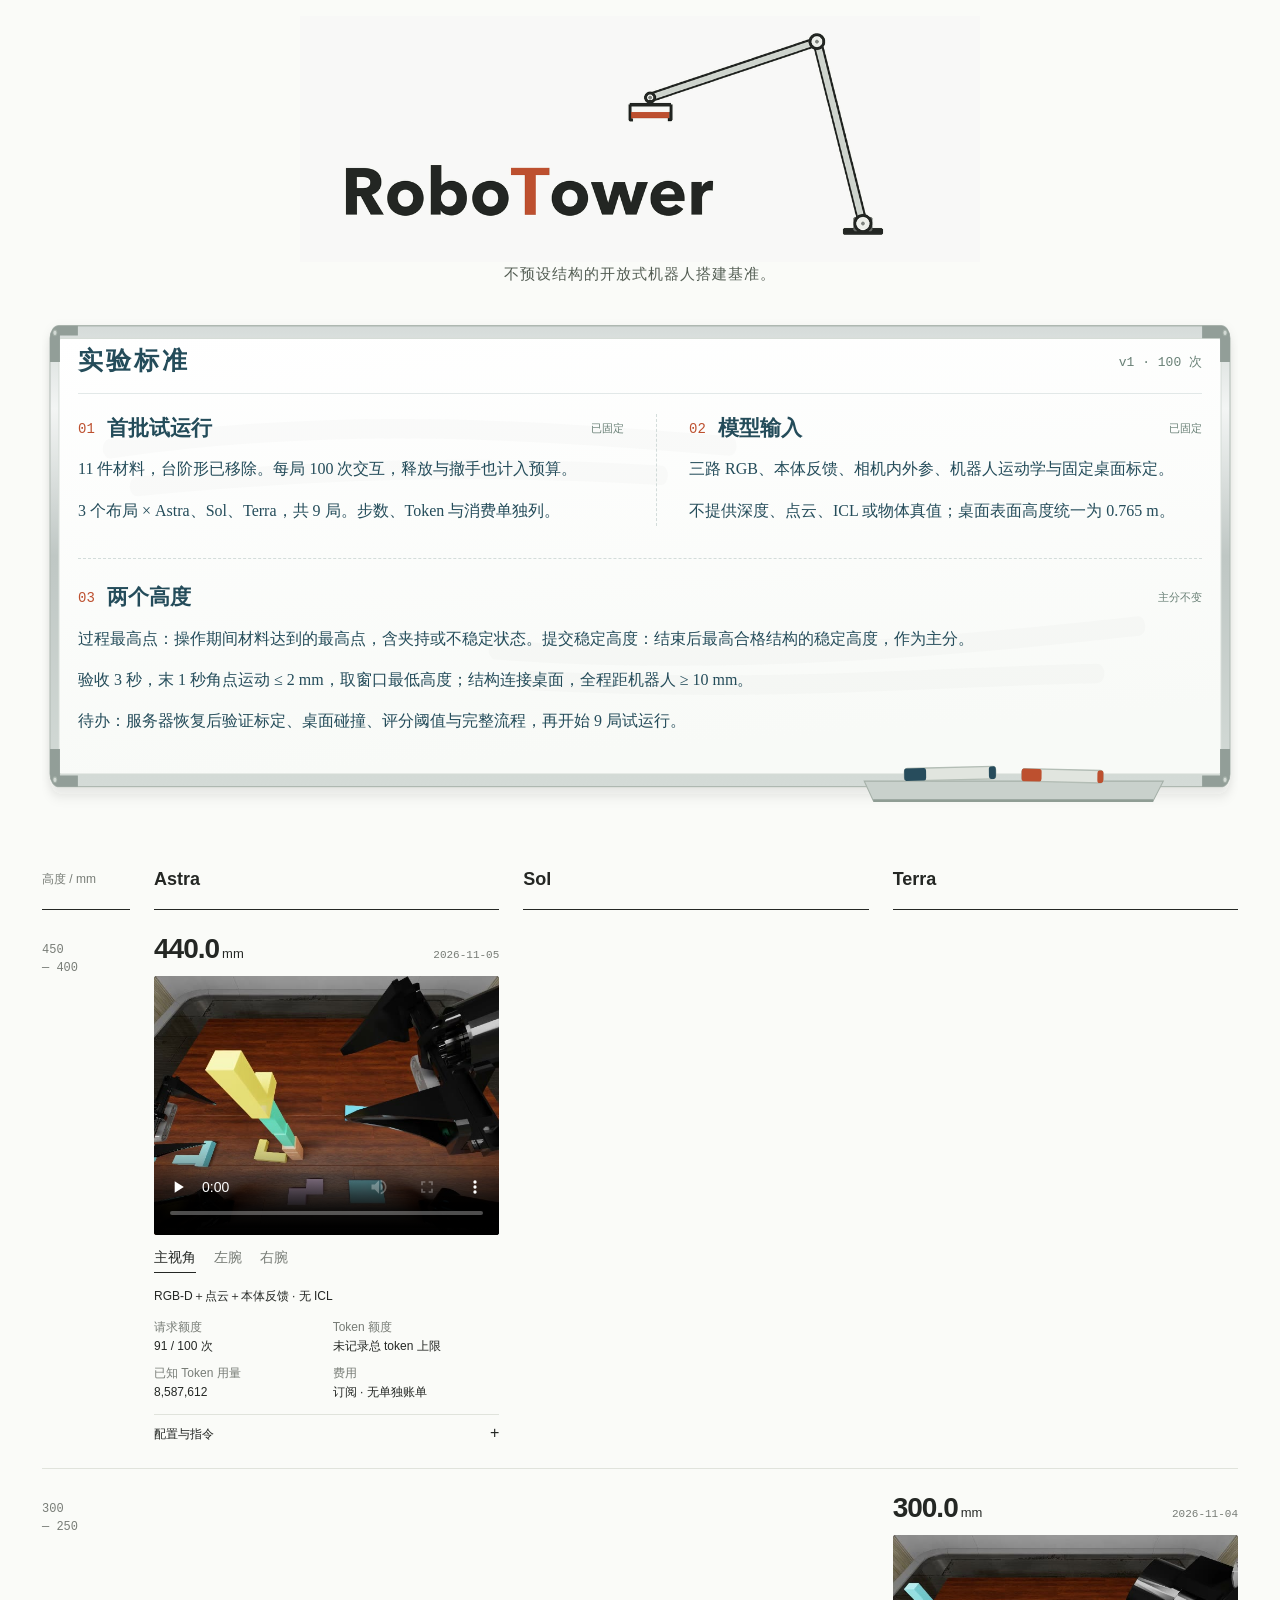
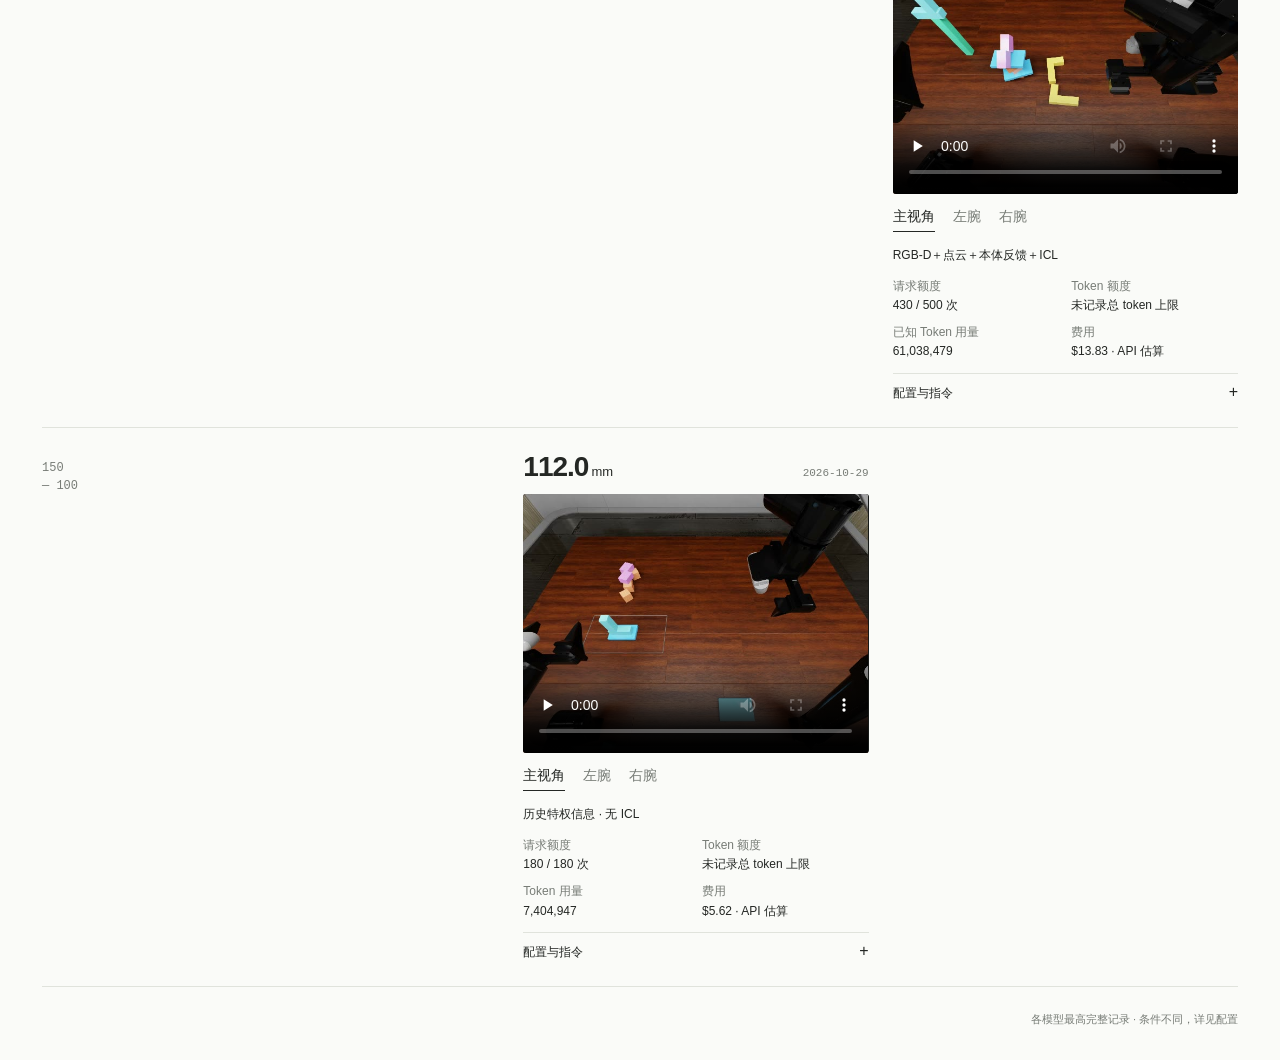
==== commit 6858fc3b: "Freeze pilot standard and explain both height metrics on whiteboard" ====
--- a/robotower/index.html
+++ b/robotower/index.html
@@ -11,22 +11,20 @@
   <main>
     <header class="masthead"><h1><picture><source media="(prefers-reduced-motion: reduce)" srcset="assets/robotower-still.png"><img src="assets/robotower.gif" alt="RoboTower — 机械臂搭建字标" width="1160" height="420"></picture></h1><p class="intro">不预设结构的开放式机器人搭建基准。</p></header>
     <section class="whiteboard" aria-labelledby="todo-title">
-      <div class="board-heading"><h2 id="todo-title">待办</h2><span>2 / 3</span></div>
+      <div class="board-heading"><h2 id="todo-title">实验标准</h2><span>v1 · 100 次</span></div>
       <div class="board-tasks">
-        <article class="task"><div class="task-heading"><span class="task-number">01</span><h3>确定材料清单与尺寸</h3><span class="task-status">已确认</span></div>
-          <p>当前 11 件：4 个方块、2 根长条、2 块薄板、2 个 L 形、1 个偏心 T 形。</p>
-          <p>台阶形已移除，其余尺寸不变。</p>
+        <article class="task"><div class="task-heading"><span class="task-number">01</span><h3>首批试运行</h3><span class="task-status">已固定</span></div>
+          <p>11 件材料，台阶形已移除。每局 100 次交互，释放与撤手也计入预算。</p>
+          <p>3 个布局 × Astra、Sol、Terra，共 9 局。步数、Token 与消费单独列。</p>
         </article>
-        <article class="task"><div class="task-heading"><span class="task-number">02</span><h3>主分与验收阈值</h3><span class="task-status">已确认</span></div>
-          <p>主分：最终最高合格结构的稳定高度（mm）。步数、Token 与费用单独列。</p>
-          <p>结束后观察 3 秒仿真时间；最后 1 秒角点运动范围 ≤ 2 mm，取该窗口最低高度。</p>
-          <p>结构须连接桌面；整个观察期间距机器人 ≥ 10 mm。</p>
-          <p>请求额度、异常终止与多轮汇总方式待讨论。</p>
+        <article class="task"><div class="task-heading"><span class="task-number">02</span><h3>模型输入</h3><span class="task-status">已固定</span></div>
+          <p>三路 RGB、本体反馈、相机内外参、机器人运动学与固定桌面标定。</p>
+          <p>不提供深度、点云、ICL 或物体真值；桌面表面高度统一为 0.765 m。</p>
         </article>
-        <article class="task task-wide"><div class="task-heading"><span class="task-number">03</span><h3>服务器恢复后验证</h3><span class="task-status">待验证</span></div>
-          <p>同一终态观察 3 / 5 / 10 秒，检查是否延迟倒塌；比较运动容差，检查慢滑与晃动。</p>
-          <p>复核 10 mm 净空判定，排查包围盒误判。按物理判定选阈值，不按模型得分选。</p>
-          <p>重复抓取、搬运、搭建、释放与撤手，记录材料相关的失败原因。</p>
+        <article class="task task-wide"><div class="task-heading"><span class="task-number">03</span><h3>两个高度</h3><span class="task-status">主分不变</span></div>
+          <p>过程最高点：操作期间材料达到的最高点，含夹持或不稳定状态。提交稳定高度：结束后最高合格结构的稳定高度，作为主分。</p>
+          <p>验收 3 秒，末 1 秒角点运动 ≤ 2 mm，取窗口最低高度；结构连接桌面，全程距机器人 ≥ 10 mm。</p>
+          <p>待办：服务器恢复后验证标定、桌面碰撞、评分阈值与完整流程，再开始 9 局试运行。</p>
         </article>
       </div>
     </section>
